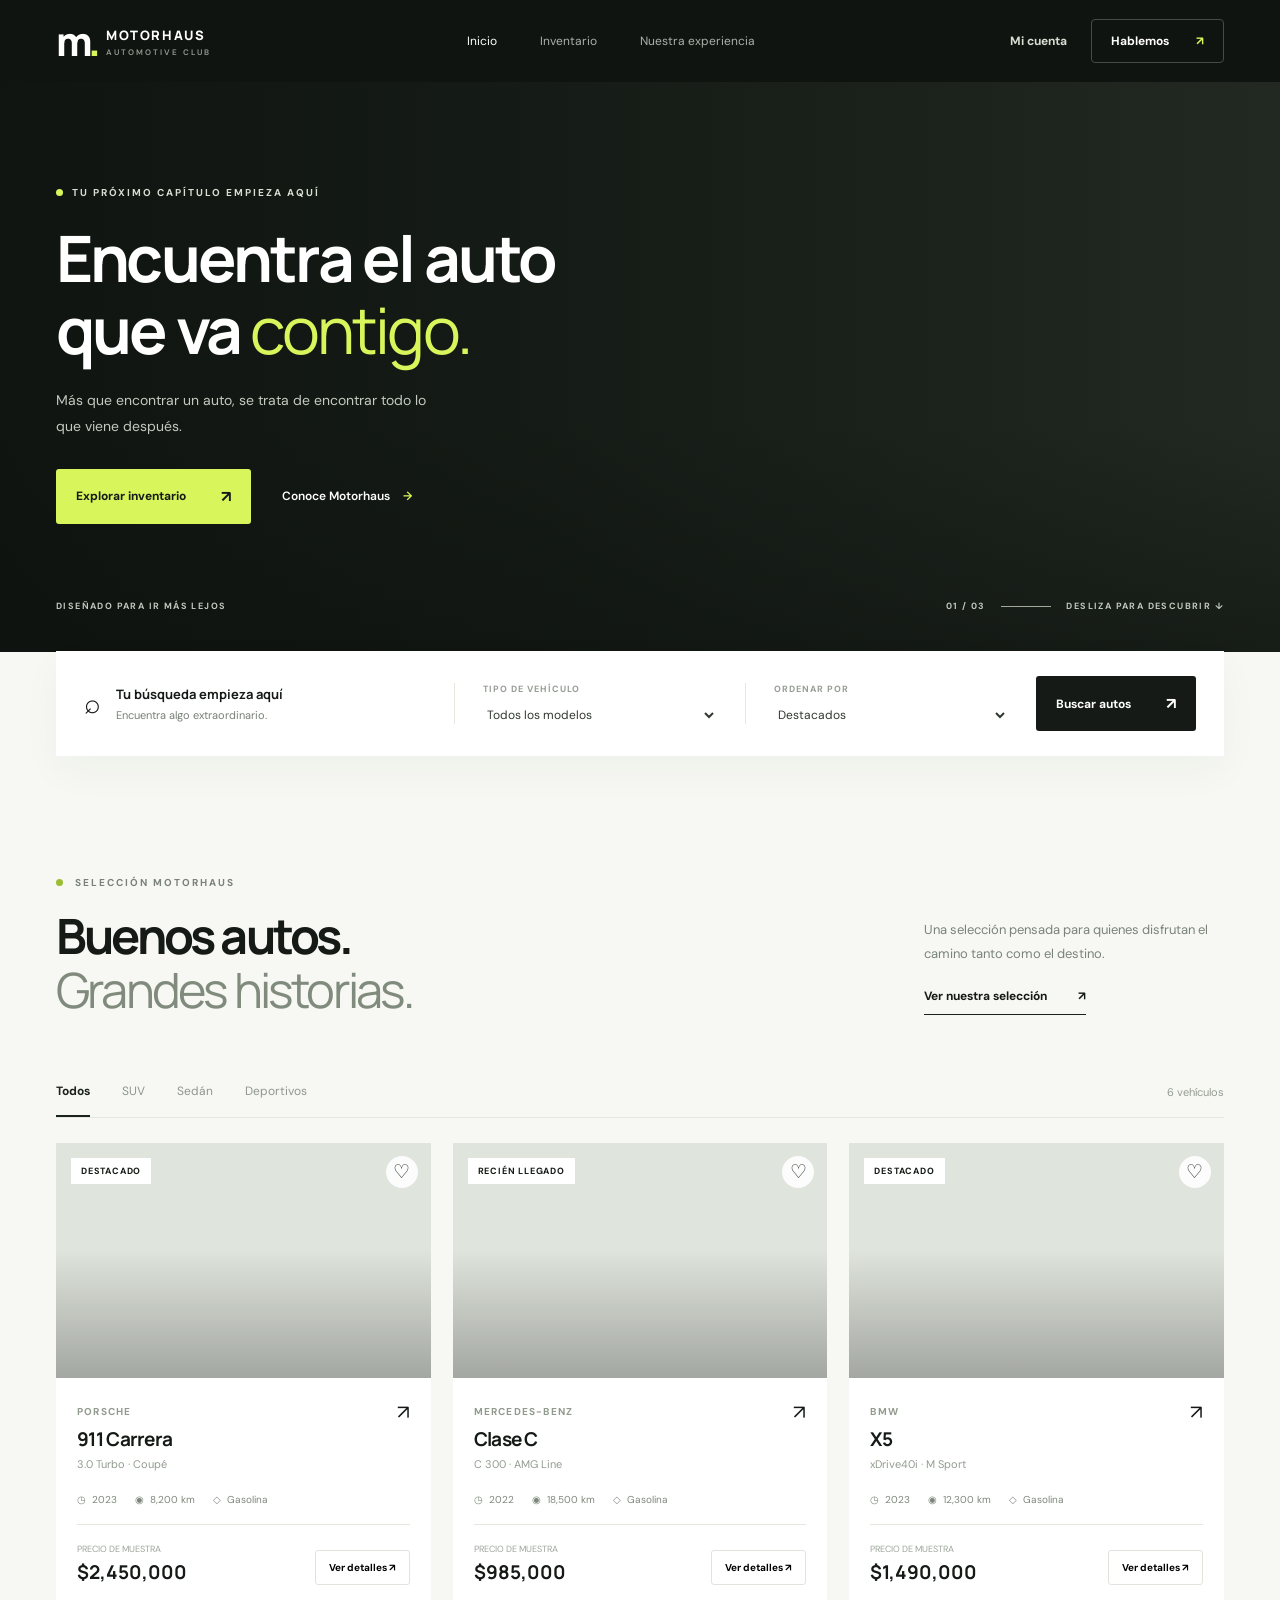
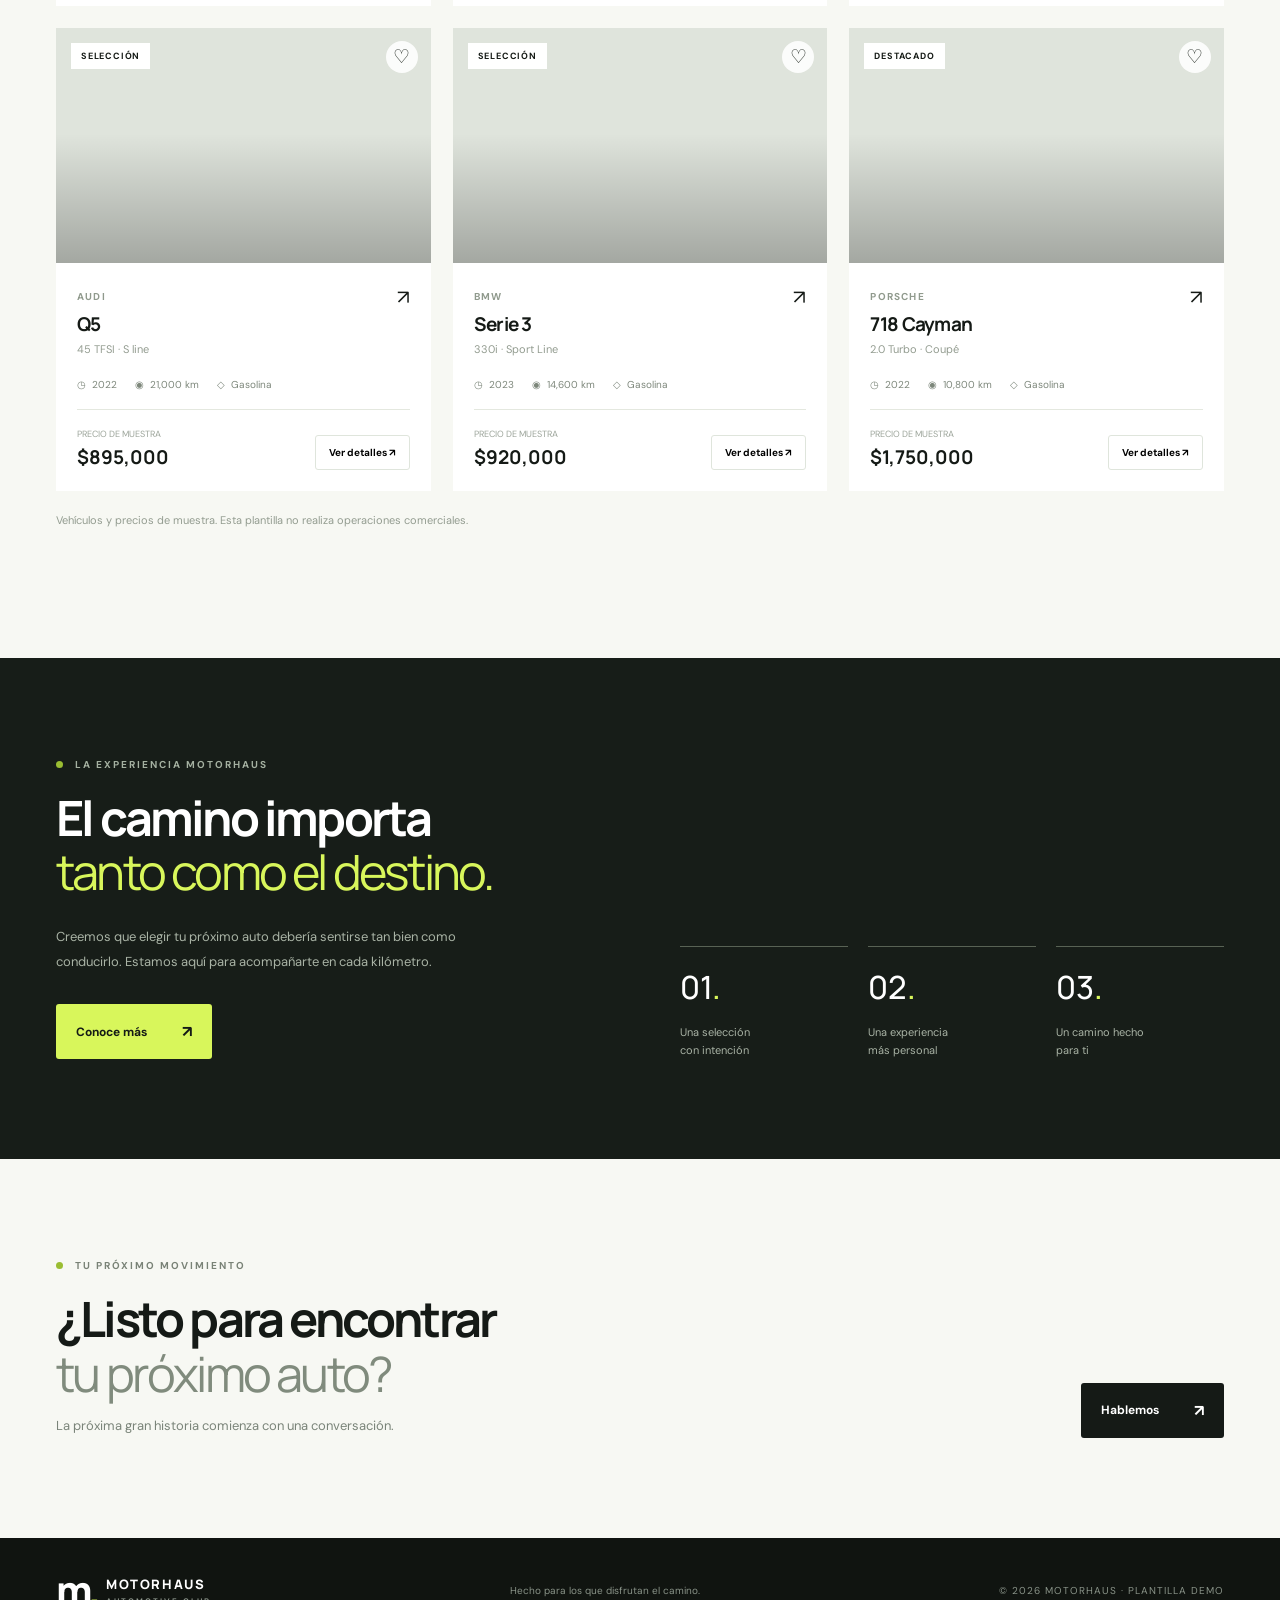
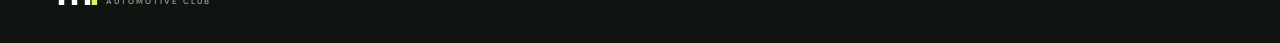
==== web/index.html @ bf604056 "Demo: Interfaces web y Escritorio" ====
<!DOCTYPE html>
<html lang="es">
<head>
  <meta charset="UTF-8">
  <meta name="viewport" content="width=device-width, initial-scale=1.0">
  <meta name="theme-color" content="#101410">
  <meta name="description" content="Encuentra tu próximo auto en Motorhaus.">
  <title>Motorhaus — Autos que inspiran</title>
  <link rel="preconnect" href="https://fonts.googleapis.com">
  <link rel="preconnect" href="https://fonts.gstatic.com" crossorigin>
  <link href="https://fonts.googleapis.com/css2?family=DM+Sans:wght@400;500;600;700&family=Manrope:wght@400;500;600;700;800&display=swap" rel="stylesheet">
  <link rel="stylesheet" href="css/styles.css">
  <link rel="stylesheet" href="css/cuenta.css">
  <script src="js/app.js" defer></script>
</head>
<body>
  <header class="header">
    <div class="container nav">
      <a class="brand" href="#inicio" aria-label="Motorhaus, inicio"><span class="brand-mark">m<span>.</span></span><span>MOTORHAUS<small>AUTOMOTIVE CLUB</small></span></a>
      <nav class="nav-links" aria-label="Navegación principal">
        <a class="active" href="#inicio">Inicio</a>
        <a href="#inventario">Inventario</a>
        <a href="#experiencia">Nuestra experiencia</a>
      </nav>
      <div class="nav-actions"><a class="nav-account" href="cuenta.html">Mi cuenta</a><a class="nav-cta" href="#contacto">Hablemos <span>↗</span></a></div>
    </div>
  </header>

  <main>
    <section class="hero" id="inicio">
      <div class="hero-image"></div>
      <div class="container hero-content">
        <div class="eyebrow"><span class="dot"></span> TU PRÓXIMO CAPÍTULO EMPIEZA AQUÍ</div>
        <h1>Encuentra el auto<br>que va <em>contigo.</em></h1>
        <p>Más que encontrar un auto, se trata de encontrar todo lo que viene después.</p>
        <div class="hero-actions"><a class="button button-lime" href="#inventario">Explorar inventario <span>↗</span></a><a class="text-link" href="#experiencia">Conoce Motorhaus <span>→</span></a></div>
      </div>
      <div class="container hero-bottom"><span>DISEÑADO PARA IR MÁS LEJOS</span><span>01 / 03 <i></i> DESLIZA PARA DESCUBRIR ↓</span></div>
    </section>

    <section class="search-wrap container" aria-label="Buscar vehículos">
      <div class="search-intro"><span class="search-icon">⌕</span><div><strong>Tu búsqueda empieza aquí</strong><small>Encuentra algo extraordinario.</small></div></div>
      <div class="search-field"><label for="tipo">TIPO DE VEHÍCULO</label><select id="tipo"><option value="todos">Todos los modelos</option><option value="SUV">SUV</option><option value="Sedán">Sedán</option><option value="Deportivo">Deportivo</option></select></div>
      <div class="search-field"><label for="orden">ORDENAR POR</label><select id="orden"><option value="destacados">Destacados</option><option value="menor">Menor precio</option><option value="mayor">Mayor precio</option></select></div>
      <button class="button button-dark" id="buscar">Buscar autos <span>↗</span></button>
    </section>

    <section class="inventory section container" id="inventario">
      <div class="section-top"><div><div class="kicker"><span></span> SELECCIÓN MOTORHAUS</div><h2>Buenos autos.<br><em>Grandes historias.</em></h2></div><div class="section-copy"><p>Una selección pensada para quienes disfrutan el camino tanto como el destino.</p><a class="underline-link" href="#vehiculos">Ver nuestra selección <span>↗</span></a></div></div>
      <div class="inventory-bar"><div class="tabs" aria-label="Filtrar por tipo"><button class="tab active" data-filter="todos">Todos</button><button class="tab" data-filter="SUV">SUV</button><button class="tab" data-filter="Sedán">Sedán</button><button class="tab" data-filter="Deportivo">Deportivos</button></div><span class="results" id="resultados" aria-live="polite"></span></div>
      <div class="cars" id="vehiculos"></div>
      <p class="demo-note">Vehículos y precios de muestra. Esta plantilla no realiza operaciones comerciales.</p>
    </section>

    <section class="experience" id="experiencia"><div class="container experience-inner"><div><div class="kicker light"><span></span> LA EXPERIENCIA MOTORHAUS</div><h2>El camino importa<br><em>tanto como el destino.</em></h2><p>Creemos que elegir tu próximo auto debería sentirse tan bien como conducirlo. Estamos aquí para acompañarte en cada kilómetro.</p><a class="button button-lime" href="#contacto">Conoce más <span>↗</span></a></div><div class="experience-stats"><div><strong>01<span>.</span></strong><p>Una selección<br>con intención</p></div><div><strong>02<span>.</span></strong><p>Una experiencia<br>más personal</p></div><div><strong>03<span>.</span></strong><p>Un camino hecho<br>para ti</p></div></div></div></section>
    <section class="contact container" id="contacto"><div><div class="kicker"><span></span> TU PRÓXIMO MOVIMIENTO</div><h2>¿Listo para encontrar<br><em>tu próximo auto?</em></h2><p>La próxima gran historia comienza con una conversación.</p></div><a class="button button-dark" href="mailto:hola@motorhaus.example?subject=Quiero%20conocer%20Motorhaus">Hablemos <span>↗</span></a></section>
  </main>
  <footer><div class="container footer-inner"><a class="brand footer-brand" href="#inicio"><span class="brand-mark">m<span>.</span></span><span>MOTORHAUS<small>AUTOMOTIVE CLUB</small></span></a><p>Hecho para los que disfrutan el camino.</p><span>© 2026 MOTORHAUS · PLANTILLA DEMO</span></div></footer>

  <dialog id="detalle" class="modal"><div class="modal-content"><button class="modal-close" aria-label="Cerrar detalles">×</button><div id="detalle-contenido"></div></div></dialog>
</body>
</html>
---- web/css/styles.css ----
:root{
    --ink:#151a16;
    --muted:#777f77;
    --lime:#d8f65b;
    --paper:#f7f8f3;
    --line:#e4e8df;
    --font:"DM Sans",sans-serif;
    --display:"Manrope",sans-serif}*{box-sizing:border-box}

    html{scroll-behavior:smooth}
    body{
        margin:0;
        color:var(--ink);
        background:var(--paper);
        font-family:var(--font);
        -webkit-font-smoothing:antialiased;
    }
    button,select{
        font:inherit;
    }
    button,a{
        -webkit-tap-highlight-color:transparent;
    }
    a{
        text-decoration:none;
        color:inherit;
    }
    button{
        cursor:pointer;
    }
    .container{
        width:min(1320px,calc(100% - 112px));
        margin:auto;
    }
    .header{
        height:82px;
        background:#101410;
        color:#fff;
    }
    .nav{
        height:100%;
        display:flex;
        align-items:center;
        justify-content:space-between;
    }
    .brand{
        display:inline-flex;
        align-items:center;
        gap:10px;
        font:800 13px var(--display);
        letter-spacing:1.6px;
    }
    .brand small{
        display:block;
        color:#919a90;
        font:600 8px var(--font); 
        letter-spacing:2px;
        margin-top:3px;
    }
    .brand-mark{
        font:800 40px/1 var(--display);
        letter-spacing:-5px;
    }
    .brand-mark span{
        color:var(--lime);
    }
    .nav-links{
        display:flex;
        gap:43px;
        align-items:center;
        font-size:12px;
        color:#aab1a9;
    }
    .nav-links a:hover,
    .nav-links .active{
        color:#fff;
    }
    .nav-cta{
        font-size:12px;
        font-weight:700;
        border:1px solid #444d43;
        border-radius:4px;
        padding:13px 19px;
    }
    .nav-cta span{
        color:var(--lime);
        margin-left:24px;
    }
    .hero{
        height:570px;
        position:relative;
        background:#242c24;
        color:white;
        overflow:hidden;
    }
    .hero-image{
        position:absolute;
        inset:0;
        background:linear-gradient(90deg,rgba(13,18,14,.91) 0%,rgba(13,18,14,.66) 43%,rgba(13,18,14,.1) 100%),linear-gradient(0deg,rgba(13,18,14,.55),transparent 40%),url("https://images.unsplash.com/photo-1503376780353-7e6692767b70?auto=format&fit=crop&w=2200&q=85") center 58%/cover;
    }
    .hero-content{
        position:relative;
        padding-top:104px;
    }
    .eyebrow,.kicker{
        font-size:10px;
        font-weight:700;
        letter-spacing:2px;
    }
    .eyebrow{
        display:flex;
        align-items:center;
        gap:9px;
        color:#d7dfd2;
    }
    .dot,.kicker span{
        display:inline-block;
        width:7px;
        height:7px;
        background:var(--lime);
        border-radius:50%;
    }
    .hero h1,.section h2,.experience h2,.contact h2{
        font-family:var(--display);
        letter-spacing:-2.8px;
        font-weight:700;
        line-height:1.12;
    }
    .hero h1{
        font-size:clamp(44px,5vw,71px);
        margin:23px 0
    }
    .hero h1 em,.section h2 em,.experience h2 em,.contact h2 em{
        font-weight:400;
        font-style:normal;
    }
    .hero h1 em,.experience h2 em{
        color:var(--lime);
    }
    .hero-content>p{
        font-size:14px;
        color:#c3cbc0;
        line-height:1.8;
        max-width:380px;
    }
    .hero-actions{
        display:flex;
        align-items:center;
        gap:31px;
        margin-top:30px;
    }
    .button{
        border:0;
        border-radius:3px;
        display:inline-flex;
        align-items:center;
        justify-content:space-between;
        gap:35px;
        padding:17px 20px;
        font-size:12px;
        font-weight:700;
        min-height:51px;
    }
    .button-lime{
        background:var(--lime);
        color:var(--ink);
    }
    .button-lime:hover{
        background:#e5ff83;
    }
    .button-dark{
        background:var(--ink);
        color:#fff;
    }
    .button-dark:hover{
        background:#303a30;
    }
    .button span{
        font-size:16px;
    }
    .text-link{
        font-size:12px;
        font-weight:600;
    }
    .text-link span{
        margin-left:10px;
        color:var(--lime);
    }
    .hero-bottom{
        position:absolute;
        bottom:40px;
        left:0;
        right:0;
        display:flex;
        justify-content:space-between;
        color:#c0c8bd;
        font-size:9px;
        letter-spacing:1.4px;
        font-weight:700;
    }
    .hero-bottom i{
        display:inline-block;
        vertical-align:middle;
        width:50px;
        height:1px;
        background:#a0a99c;
        margin:0 12px;
    }
    .search-wrap{
        position:relative;
        margin-top:-1px;
        display:grid;
        grid-template-columns:1.3fr 1fr 1fr auto;
        align-items:center;
        background:white;
        box-shadow:0 15px 40px #1c27100a;
        padding:25px 28px;
        gap:28px;
    }
    .search-intro{
        display:flex;
        align-items:center;
        gap:15px;
    }
    .search-icon{
        font-size:28px;
    }
    .search-intro strong,.search-intro small{
        display:block;
    }
    .search-intro strong{
        font:700 13px var(--display);
    }
    .search-intro small{
        font-size:11px;
        color:var(--muted);
        margin-top:5px;
    }
    .search-field{
        border-left:1px solid var(--line);
        padding-left:28px;
    }
    .search-field label{
        display:block;
        color:#969d94;
        font-size:9px;
        letter-spacing:1px;
        font-weight:700;
        margin-bottom:8px;
    }
    .search-field select{
        border:0;
        background:white;
        width:100%;
        color:#303830;
        font-size:12px;
        outline-offset:3px;
    }
    .section{
        padding-top:120px;
        padding-bottom:120px;
    }
    .section-top{
        display:flex;
        justify-content:space-between;
        align-items:end;
        gap:40px;
    }
    .kicker{
        color:#798276;
    }
    .kicker span{
        background:#9abd32;
        margin-right:8px;
    }
    .section h2,.contact h2,.experience h2{
        font-size:clamp(36px,3.8vw,52px);
        margin:20px 0 0;
    }
    .section h2 em,.contact h2 em{
        color:#808b7d;
    }
    .section-copy{
        max-width:300px;
        padding-bottom:3px;
    }
    .section-copy p,.contact p{
        font-size:13px;
        line-height:1.8;
        color:#7a8479;
    }
    .underline-link{
        display:inline-block;
        font-size:12px;
        font-weight:700;
        border-bottom:1px solid #1b221b;
        padding:10px 0;
    }
    .underline-link span{
        margin-left:28px;
    }
    .inventory-bar{
        display:flex;
        justify-content:space-between;
        align-items:center;
        border-bottom:1px solid var(--line);
        margin:65px 0 25px;
    }
    .tabs{
        display:flex;
        gap:32px;
    }
    .tab{
        border:0;
        border-bottom:2px solid transparent;
        background:none;
        padding:0 0 16px;
        color:#8e978c;
        font-size:12px;
    }
    .tab.active{
        border-color:#1b221b;
        color:#1b221b;
        font-weight:700;
    }
    .results{
        font-size:11px;
        color:#939c90;
        padding-bottom:15px;
    }
    .cars{
        display:grid;
        grid-template-columns:repeat(3,1fr);
        gap:22px;
    }
    .car-card{
        background:#fff;
        min-width:0;
    }
    .car-image{
        height:235px;
        position:relative;
        background:#dfe4dc center/cover;
    }
    .car-image:after{
        content:"";
        position:absolute;
        inset:0;
        background:linear-gradient(0deg,#0004,transparent 55%);
        pointer-events:none;
    }
    .car-tag{
        position:absolute;
        z-index:1;
        top:15px;
        left:15px;
        background:#fff;
        padding:7px 10px;
        font-size:9px;
        letter-spacing:.8px;
        font-weight:700;
    }
    .favorite{
        position:absolute;
        z-index:1;
        top:13px;
        right:13px;
        border:0;
        border-radius:50%;
        width:32px;
        height:32px;
        background:#ffffffdf;
        font-size:19px;
        color:#293029;
    }
    .favorite.selected{
        color:#567900;
    }
    .car-body{
        padding:21px;
    }
    .car-top{
        display:flex;
        justify-content:space-between;
        gap:10px;
    }
    .car-brand{
        font-size:10px;
        color:#909a8d;
        letter-spacing:1.2px;
        font-weight:700;
        text-transform:uppercase;
    }
    .car-body h3{
        font:700 19px var(--display);
        letter-spacing:-.7px;
        margin:6px 0 5px;
    }
    .car-subtitle{
        color:#939c90;
        font-size:11px;
        margin:0;
    }
    .car-arrow{
        font-size:20px;
    }
    .car-specs{
        display:flex;
        gap:18px;
        border-bottom:1px solid var(--line);
        padding:22px 0 18px;
        font-size:10px;
        color:#7d877b;
    }
    .car-bottom{
        display:flex;
        justify-content:space-between;
        align-items:end;
        padding-top:18px;
    }
    .car-bottom small{
        display:block;
        font-size:9px;
        color:#9da59b;
        margin-bottom:4px;
    }
    .car-bottom strong{
        font:700 19px var(--display);
    }
    .details-button{
        border:1px solid #dfe5dc;
        background:white;
        border-radius:3px;
        padding:10px 13px;
        font-size:10px;
        font-weight:700;
    }
    .details-button:hover{
        border-color:#202a20;
    }
    .demo-note{
        font-size:11px;
        color:#939c90;
        margin-top:22px;
    }
    .experience{
        background:#171d18;
        color:white;
    }
    .experience-inner{
        padding-top:100px;
        padding-bottom:100px;
        display:grid;
        grid-template-columns:1fr 1fr;
        gap:80px;
        align-items:end;
    }
    .kicker.light{
        color:#a5b1a1;
    }
    .experience p{
        max-width:410px;
        font-size:13px;
        color:#a9b3a5;
        line-height:1.9;
        margin:25px 0 30px;
    }
    .experience-stats{
        display:grid;
        grid-template-columns:repeat(3,1fr);
        gap:20px;
    }
    .experience-stats>div{
        border-top:1px solid #586254;
        padding-top:18px;
    }
    .experience-stats strong{
        font:500 32px var(--display);
    }
    .experience-stats strong span{
        color:var(--lime);
    }
    .experience-stats p{
        font-size:11px;
        line-height:1.6;
        margin:15px 0 0;
    }
    .contact{
        padding-top:100px;
        padding-bottom:100px;
        display:flex;
        justify-content:space-between;
        align-items:end;
        gap:30px;
    }
    .contact p{
        margin-bottom:0;
    }
    footer{
        background:#101410;
        color:#fff;
    }
    .footer-inner{
        min-height:105px;
        display:flex;
        align-items:center;
        justify-content:space-between;
        gap:25px;
    }
    .footer-inner p,
    .footer-inner>span{
        font-size:10px;
        color:#899388;
    }
    .footer-inner>span{
        letter-spacing:1px;
    }
    .modal{
        border:0;
        padding:0;
        max-width:480px;
        width:calc(100% - 40px);
        background:#fff;
        color:var(--ink);
    }
    .modal::backdrop{
        background:#101410aa;
    }
    .modal-content{
        position:relative;
        padding:32px;
    }
    .modal-close{
        position:absolute;
        right:20px;
        top:15px;
        border:0;
        background:none;
        font-size:28px;
    }
    .modal h2{
        font:700 27px var(--display);
        margin-bottom:8px;
    }
    .modal p{
        color:#737e72;
        font-size:13px;
        line-height:1.7;
    }
    .modal strong{
        font:700 24px var(--display);
    }
    .modal .button{
        margin-top:20px;
    }
    .empty{
        grid-column:1/-1;
        padding:40px;
        text-align:center;
        color:#7a8479;
        background:white;
    }


@media(max-width:900px){
.container{
    width:calc(100% - 48px);
}
.nav-links{
    gap:20px;
}
.search-wrap{
    grid-template-columns:1fr 1fr;
    gap:20px;
}
.search-field{
    border-left:0;
    padding-left:0;
}
.cars{
    grid-template-columns:repeat(2,1fr);
}
.experience-inner{
    grid-template-columns:1fr;
    gap:45px;
}
.hero{
    height:540px;
}
}

@media(max-width:600px){
    .container{
        width:calc(100% - 36px);
    }
    .header{
        height:72px;
    }
    .nav-links{
        display:none;
    }
    .nav-cta{
        padding:10px 12px;
    }
    .nav-cta span{
        margin-left:8px;
    }
    .hero{
        height:560px;
    }
    .hero-image{
        background-position:62% center;
    }
    .hero-content{
        padding-top:95px;
    }
    .hero h1{
        font-size:43px;
        letter-spacing:-2px;
    }
    .hero-bottom span:first-child{
        display:none;
    }
    .hero-bottom{
        justify-content:flex-end;
    }
    .search-wrap{
        padding:22px;
        grid-template-columns:1fr 1fr;
    }
    .search-intro{
        grid-column:1/-1;
    }
    .search-wrap .button{
        grid-column:1/-1;
    }
    .section{
        padding-top:80px;
        padding-bottom:80px;
    }
    .section-top{
        display:block;
    }
    .section-copy{
        margin-top:20px;
    }
    .inventory-bar{
        margin-top:40px;
        align-items:start;
        gap:10px;
    }
    .tabs{
        gap:16px;
        flex-wrap:wrap;
    }
    .results{
        text-align:right;
    }
    .cars{
        grid-template-columns:1fr;
    }
    .car-image{
        height:230px;
    }
    .experience-inner{
        padding-top:75px;
        padding-bottom:75px;
    }
    .experience-stats{
        gap:12px;
    }
    .contact{
        padding-top:75px;
        padding-bottom:75px;
        align-items:start;
        flex-direction:column;
    }
    .footer-inner{
        padding:30px 0;
        align-items:start;
        flex-direction:column;
        gap:10px;
    }
    .footer-inner p{
        margin:0;
    }
}
---- web/css/cuenta.css ----
.account-page { min-height: 100vh; }
.nav-actions { display: flex; align-items: center; gap: 24px; }
.nav-account { color: #d7dfd2; font-size: 12px; font-weight: 700; }
.nav-account:hover { color: var(--lime); }
.account-main { min-height: calc(100vh - 82px); display: grid; grid-template-columns: 1fr 1fr; }
.account-aside { display: flex; align-items: end; color: white; background: linear-gradient(0deg, #101810ed, #10181045), url("https://images.unsplash.com/photo-1503376780353-7e6692767b70?auto=format&fit=crop&w=1400&q=85") center/cover, #242c24; }
.account-aside-content { padding: 70px clamp(35px, 7vw, 110px); }
.account-aside h1 { font: 700 clamp(38px, 4vw, 60px)/1.12 var(--display); letter-spacing: -2px; margin: 22px 0; }
.account-aside h1 em { color: var(--lime); font-style: normal; font-weight: 400; }
.account-aside p { color: #c3cbc0; font-size: 14px; line-height: 1.8; max-width: 370px; }
.account-aside-footer { margin-top: 85px; color: #aab4a6; font-size: 10px; font-weight: 700; letter-spacing: 1.5px; }
.account-content { display: flex; align-items: center; justify-content: center; padding: 60px 30px; }
.account-card { width: min(100%, 410px); }
.account-tabs { display: flex; gap: 32px; border-bottom: 1px solid var(--line); margin: 25px 0; }
.account-tab { background: none; border: 0; border-bottom: 2px solid transparent; padding: 0 0 14px; font-size: 12px; color: var(--muted); }
.account-tab.active { color: var(--ink); border-color: var(--ink); font-weight: 700; }
.account-notice { padding: 14px; background: #eaf0df; color: #4a5942; font-size: 11px; line-height: 1.6; }
.account-view h2 { font: 700 30px var(--display); letter-spacing: -1px; margin: 30px 0 5px; }
.account-view > p { color: var(--muted); font-size: 13px; line-height: 1.6; margin-bottom: 25px; }
.account-view form { display: flex; flex-direction: column; }
.account-view label { font-size: 11px; font-weight: 700; margin: 0 0 8px; }
.account-view input { font: inherit; font-size: 13px; background: white; border: 1px solid #dfe5dc; border-radius: 3px; padding: 14px; margin-bottom: 18px; width: 100%; }
.account-view input:focus-visible { outline: 2px solid #759837; outline-offset: 2px; }
.account-link { align-self: flex-end; background: none; border: 0; font-size: 11px; font-weight: 700; padding: 0; }
.account-submit { width: 100%; margin-top: 22px; }
.account-submit:disabled { background: #dce2d8; color: #596457; cursor: not-allowed; }
.back-link { align-self: flex-start; margin-top: 22px; }
.account-return { display: inline-block; font-size: 11px; font-weight: 700; margin-top: 35px; }
@media (max-width: 800px) {
  .account-main { grid-template-columns: 1fr; }
  .account-aside { min-height: 280px; }
  .account-aside-content { padding: 45px 24px; }
  .account-aside-footer { margin-top: 25px; }
  .account-content { padding: 45px 24px 70px; }
}
@media (max-width: 600px) {
  .nav-actions { gap: 12px; }
  .nav-account { font-size: 11px; }
}
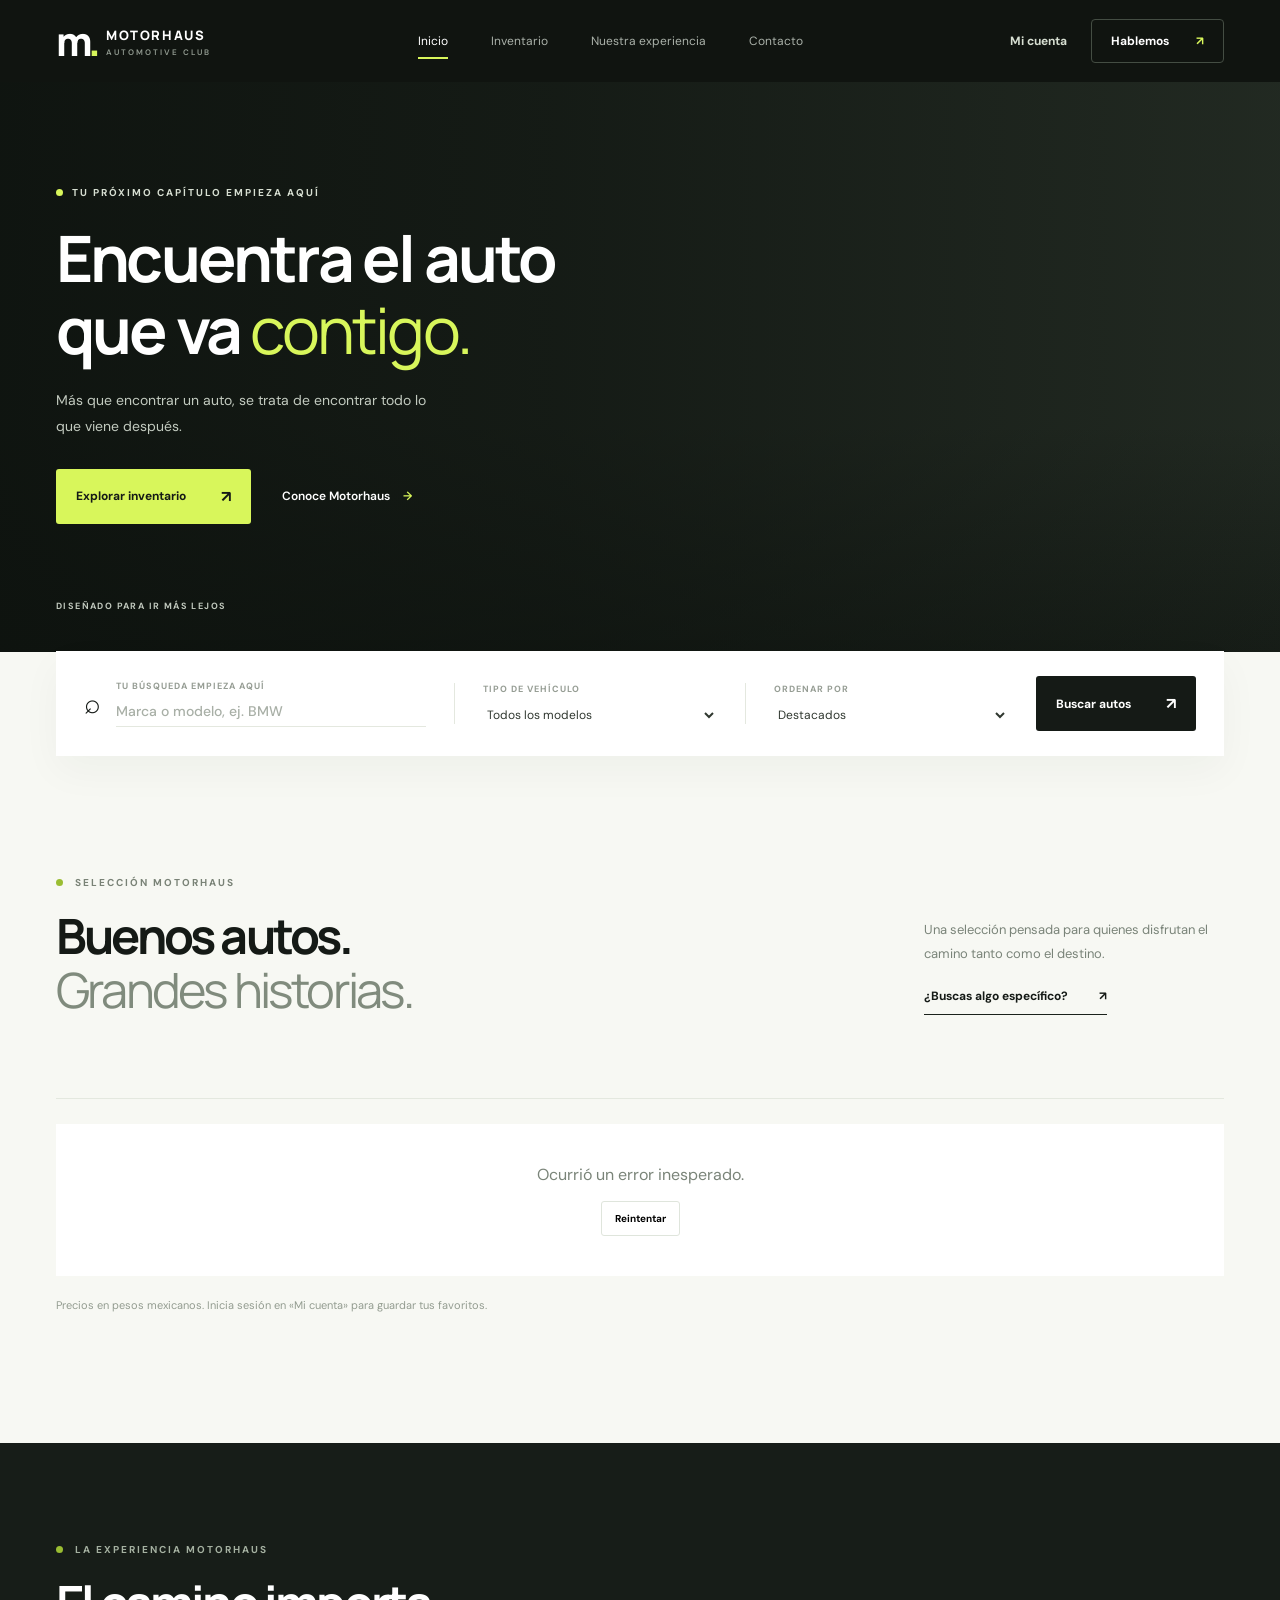
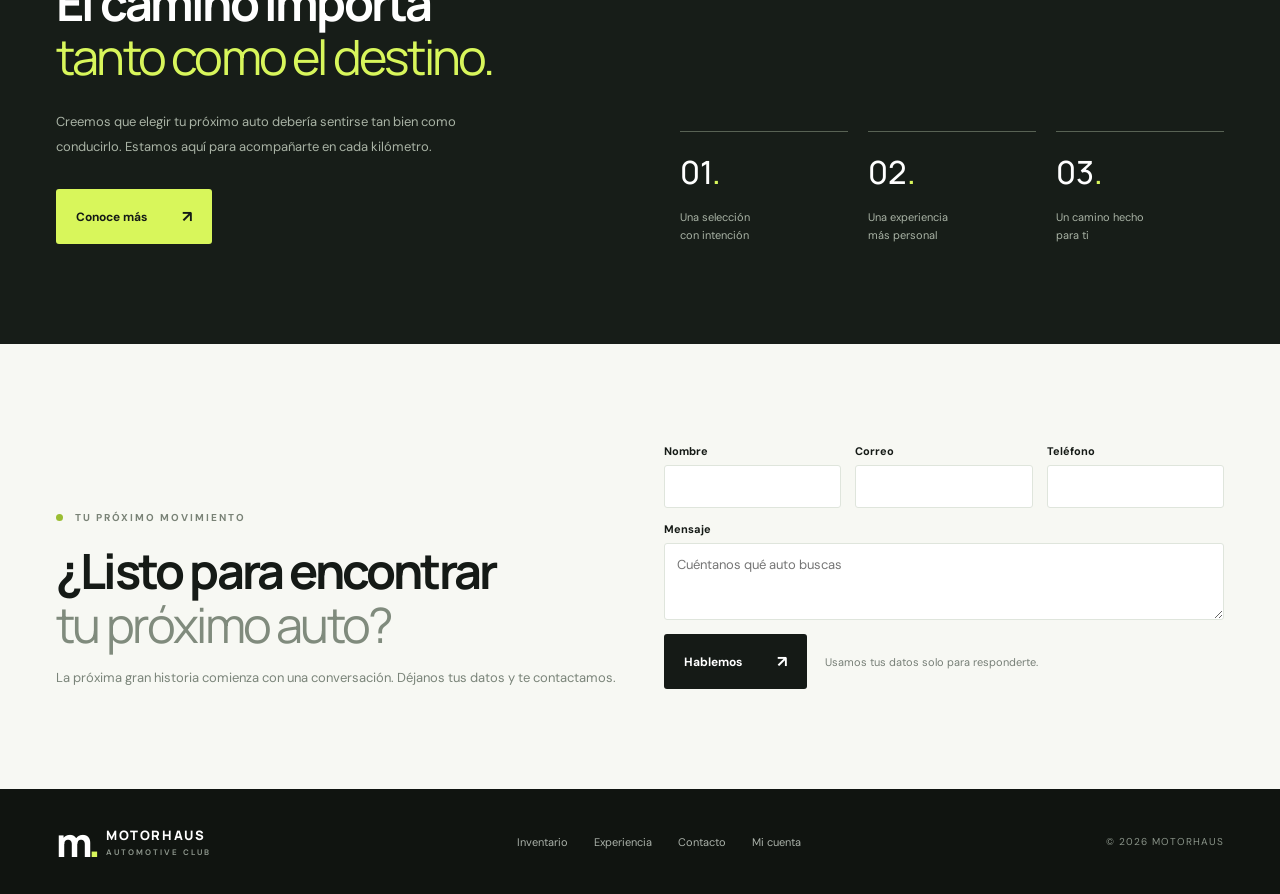
==== commit 543969cd: "Tienda web y panel de escritorio conectados a la base MOTORHAUS La tienda web y la app de escritorio" ====
--- a/web/index.html
+++ b/web/index.html
@@ -6,14 +6,17 @@
   <meta name="theme-color" content="#101410">
   <meta name="description" content="Encuentra tu próximo auto en Motorhaus.">
   <title>Motorhaus — Autos que inspiran</title>
+  <link rel="icon" href="img/favicon.svg" type="image/svg+xml">
   <link rel="preconnect" href="https://fonts.googleapis.com">
   <link rel="preconnect" href="https://fonts.gstatic.com" crossorigin>
   <link href="https://fonts.googleapis.com/css2?family=DM+Sans:wght@400;500;600;700&family=Manrope:wght@400;500;600;700;800&display=swap" rel="stylesheet">
   <link rel="stylesheet" href="css/styles.css">
   <link rel="stylesheet" href="css/cuenta.css">
+  <script src="js/api.js" defer></script>
   <script src="js/app.js" defer></script>
 </head>
 <body>
+  <a class="skip-link" href="#inventario">Saltar al inventario</a>
   <header class="header">
     <div class="container nav">
       <a class="brand" href="#inicio" aria-label="Motorhaus, inicio"><span class="brand-mark">m<span>.</span></span><span>MOTORHAUS<small>AUTOMOTIVE CLUB</small></span></a>
@@ -21,6 +24,7 @@
         <a class="active" href="#inicio">Inicio</a>
         <a href="#inventario">Inventario</a>
         <a href="#experiencia">Nuestra experiencia</a>
+        <a href="#contacto">Contacto</a>
       </nav>
       <div class="nav-actions"><a class="nav-account" href="cuenta.html">Mi cuenta</a><a class="nav-cta" href="#contacto">Hablemos <span>↗</span></a></div>
     </div>
@@ -35,28 +39,54 @@
         <p>Más que encontrar un auto, se trata de encontrar todo lo que viene después.</p>
         <div class="hero-actions"><a class="button button-lime" href="#inventario">Explorar inventario <span>↗</span></a><a class="text-link" href="#experiencia">Conoce Motorhaus <span>→</span></a></div>
       </div>
-      <div class="container hero-bottom"><span>DISEÑADO PARA IR MÁS LEJOS</span><span>01 / 03 <i></i> DESLIZA PARA DESCUBRIR ↓</span></div>
+      <div class="container hero-bottom"><span>DISEÑADO PARA IR MÁS LEJOS</span><span id="hero-stats" aria-live="polite"></span></div>
     </section>
 
-    <section class="search-wrap container" aria-label="Buscar vehículos">
-      <div class="search-intro"><span class="search-icon">⌕</span><div><strong>Tu búsqueda empieza aquí</strong><small>Encuentra algo extraordinario.</small></div></div>
-      <div class="search-field"><label for="tipo">TIPO DE VEHÍCULO</label><select id="tipo"><option value="todos">Todos los modelos</option><option value="SUV">SUV</option><option value="Sedán">Sedán</option><option value="Deportivo">Deportivo</option></select></div>
-      <div class="search-field"><label for="orden">ORDENAR POR</label><select id="orden"><option value="destacados">Destacados</option><option value="menor">Menor precio</option><option value="mayor">Mayor precio</option></select></div>
-      <button class="button button-dark" id="buscar">Buscar autos <span>↗</span></button>
-    </section>
+    <form class="search-wrap container" id="buscador" role="search" aria-label="Buscar vehículos">
+      <div class="search-intro">
+        <span class="search-icon" aria-hidden="true">⌕</span>
+        <div class="search-text">
+          <label for="busqueda">TU BÚSQUEDA EMPIEZA AQUÍ</label>
+          <input id="busqueda" type="search" placeholder="Marca o modelo, ej. BMW" autocomplete="off">
+        </div>
+      </div>
+      <div class="search-field"><label for="tipo">TIPO DE VEHÍCULO</label><select id="tipo"><option value="todos">Todos los modelos</option></select></div>
+      <div class="search-field"><label for="orden">ORDENAR POR</label><select id="orden"><option value="destacados">Destacados</option><option value="menor">Menor precio</option><option value="mayor">Mayor precio</option><option value="nuevo">Año más reciente</option><option value="km">Menor kilometraje</option></select></div>
+      <button class="button button-dark" type="submit">Buscar autos <span>↗</span></button>
+    </form>
 
     <section class="inventory section container" id="inventario">
-      <div class="section-top"><div><div class="kicker"><span></span> SELECCIÓN MOTORHAUS</div><h2>Buenos autos.<br><em>Grandes historias.</em></h2></div><div class="section-copy"><p>Una selección pensada para quienes disfrutan el camino tanto como el destino.</p><a class="underline-link" href="#vehiculos">Ver nuestra selección <span>↗</span></a></div></div>
-      <div class="inventory-bar"><div class="tabs" aria-label="Filtrar por tipo"><button class="tab active" data-filter="todos">Todos</button><button class="tab" data-filter="SUV">SUV</button><button class="tab" data-filter="Sedán">Sedán</button><button class="tab" data-filter="Deportivo">Deportivos</button></div><span class="results" id="resultados" aria-live="polite"></span></div>
-      <div class="cars" id="vehiculos"></div>
-      <p class="demo-note">Vehículos y precios de muestra. Esta plantilla no realiza operaciones comerciales.</p>
+      <div class="section-top"><div><div class="kicker"><span></span> SELECCIÓN MOTORHAUS</div><h2>Buenos autos.<br><em>Grandes historias.</em></h2></div><div class="section-copy"><p>Una selección pensada para quienes disfrutan el camino tanto como el destino.</p><a class="underline-link" href="#contacto">¿Buscas algo específico? <span>↗</span></a></div></div>
+      <div class="inventory-bar"><div class="tabs" id="tabs" role="toolbar" aria-label="Filtrar por tipo"></div><span class="results" id="resultados" aria-live="polite"></span></div>
+      <div class="cars" id="vehiculos" aria-busy="true"></div>
+      <p class="demo-note" id="nota-inventario">Precios en pesos mexicanos. Inicia sesión en «Mi cuenta» para guardar tus favoritos.</p>
     </section>
 
     <section class="experience" id="experiencia"><div class="container experience-inner"><div><div class="kicker light"><span></span> LA EXPERIENCIA MOTORHAUS</div><h2>El camino importa<br><em>tanto como el destino.</em></h2><p>Creemos que elegir tu próximo auto debería sentirse tan bien como conducirlo. Estamos aquí para acompañarte en cada kilómetro.</p><a class="button button-lime" href="#contacto">Conoce más <span>↗</span></a></div><div class="experience-stats"><div><strong>01<span>.</span></strong><p>Una selección<br>con intención</p></div><div><strong>02<span>.</span></strong><p>Una experiencia<br>más personal</p></div><div><strong>03<span>.</span></strong><p>Un camino hecho<br>para ti</p></div></div></div></section>
-    <section class="contact container" id="contacto"><div><div class="kicker"><span></span> TU PRÓXIMO MOVIMIENTO</div><h2>¿Listo para encontrar<br><em>tu próximo auto?</em></h2><p>La próxima gran historia comienza con una conversación.</p></div><a class="button button-dark" href="mailto:hola@motorhaus.example?subject=Quiero%20conocer%20Motorhaus">Hablemos <span>↗</span></a></section>
+
+    <section class="contact container" id="contacto">
+      <div><div class="kicker"><span></span> TU PRÓXIMO MOVIMIENTO</div><h2>¿Listo para encontrar<br><em>tu próximo auto?</em></h2><p>La próxima gran historia comienza con una conversación. Déjanos tus datos y te contactamos.</p></div>
+      <form class="lead-form contact-form" id="form-contacto">
+        <div class="form-grid">
+          <label>Nombre<input name="nombre" required maxlength="100" autocomplete="name"></label>
+          <label>Correo<input name="correo" type="email" required maxlength="150" autocomplete="email"></label>
+          <label>Teléfono<input name="telefono" type="tel" maxlength="20" autocomplete="tel"></label>
+        </div>
+        <label>Mensaje<textarea name="mensaje" rows="3" maxlength="1000" placeholder="Cuéntanos qué auto buscas"></textarea></label>
+        <p class="form-message" aria-live="polite"></p>
+        <div class="form-footer"><button class="button button-dark" type="submit">Hablemos <span>↗</span></button><small>Usamos tus datos solo para responderte.</small></div>
+      </form>
+    </section>
   </main>
-  <footer><div class="container footer-inner"><a class="brand footer-brand" href="#inicio"><span class="brand-mark">m<span>.</span></span><span>MOTORHAUS<small>AUTOMOTIVE CLUB</small></span></a><p>Hecho para los que disfrutan el camino.</p><span>© 2026 MOTORHAUS · PLANTILLA DEMO</span></div></footer>
 
-  <dialog id="detalle" class="modal"><div class="modal-content"><button class="modal-close" aria-label="Cerrar detalles">×</button><div id="detalle-contenido"></div></div></dialog>
+  <footer>
+    <div class="container footer-inner">
+      <a class="brand footer-brand" href="#inicio"><span class="brand-mark">m<span>.</span></span><span>MOTORHAUS<small>AUTOMOTIVE CLUB</small></span></a>
+      <nav class="footer-links" aria-label="Enlaces del pie de página"><a href="#inventario">Inventario</a><a href="#experiencia">Experiencia</a><a href="#contacto">Contacto</a><a href="cuenta.html">Mi cuenta</a></nav>
+      <span>© 2026 MOTORHAUS</span>
+    </div>
+  </footer>
+
+  <dialog id="detalle" class="modal" aria-labelledby="detalle-titulo"><div class="modal-content"><button class="modal-close" aria-label="Cerrar detalles">×</button><div id="detalle-contenido"></div></div></dialog>
 </body>
 </html>
--- a/web/css/styles.css
+++ b/web/css/styles.css
@@ -684,4 +684,144 @@
     .footer-inner p{
         margin:0;
     }
-}+}
+
+
+/* =====================================================================
+   Mejoras: encabezado fijo, buscador, tarjetas, formularios y detalle
+   ===================================================================== */
+
+/* Accesibilidad */
+.skip-link{position:absolute;left:12px;top:-60px;z-index:100;background:var(--lime);color:var(--ink);padding:10px 14px;font-size:12px;font-weight:700;border-radius:3px}
+.skip-link:focus{top:12px}
+a:focus-visible,button:focus-visible,select:focus-visible,input:focus-visible,textarea:focus-visible,.car-card:focus-visible{outline:2px solid #8fb431;outline-offset:3px}
+@media (prefers-reduced-motion:reduce){*{transition:none!important;animation:none!important;scroll-behavior:auto!important}}
+
+/* Encabezado fijo */
+.header{position:sticky;top:0;z-index:40;transition:box-shadow .2s,background .2s}
+.header.scrolled{background:#101410f2;backdrop-filter:blur(10px);box-shadow:0 8px 30px #0005}
+.nav-links a{position:relative;padding:6px 0;transition:color .15s}
+.nav-links a.active:after{content:"";position:absolute;left:0;right:0;bottom:-4px;height:2px;background:var(--lime)}
+.nav-cta{transition:border-color .15s,background .15s}
+.nav-cta:hover{border-color:var(--lime)}
+section[id]{scroll-margin-top:90px}
+.text-link{white-space:nowrap}
+.text-link:hover{color:var(--lime)}
+.button{transition:background .15s,transform .15s}
+.button:active{transform:translateY(1px)}
+
+/* Buscador */
+.search-text{display:flex;flex-direction:column;gap:6px;min-width:0;flex:1}
+.search-text label{color:#969d94;font-size:9px;letter-spacing:1px;font-weight:700}
+.search-text input{border:0;border-bottom:1px solid var(--line);padding:4px 0 6px;font:500 14px var(--font);color:var(--ink);background:transparent;width:100%}
+.search-text input::placeholder{color:#a8afa6}
+.search-intro{min-width:0}
+.search-field select{cursor:pointer}
+
+/* Pestañas */
+.tabs{flex-wrap:wrap;row-gap:10px}
+.tab{transition:color .15s,border-color .15s}
+.tab:hover{color:#1b221b}
+
+/* Tarjetas */
+.car-card{cursor:pointer;border:1px solid transparent;transition:transform .2s,box-shadow .2s,border-color .2s;display:flex;flex-direction:column}
+.car-card:hover{transform:translateY(-4px);box-shadow:0 18px 40px #1c271014;border-color:var(--line)}
+.car-card:hover .car-arrow{color:#7ea21f;transform:translate(2px,-2px)}
+.car-arrow{transition:transform .2s,color .2s}
+.car-body{flex:1;display:flex;flex-direction:column}
+.car-bottom{margin-top:auto}
+.car-card:hover .details-button{border-color:#202a20}
+.favorite{cursor:pointer;transition:transform .15s,background .15s}
+.favorite:hover{transform:scale(1.1);background:#fff}
+.car-tag{color:var(--ink)}
+.car-tag.reserved{background:#f3d58a;color:#4b3a07}
+.details-button{display:inline-block;cursor:pointer}
+.no-image{background:radial-gradient(circle at 70% 20%,#3d4c37,#1a221b 70%)!important;display:flex;flex-direction:column;align-items:center;justify-content:center;gap:10px;color:#d8f65b}
+.no-image .car-silhouette{width:46%;max-width:170px;opacity:.75}
+.no-image-brand{font:800 13px var(--display);letter-spacing:3px;text-transform:uppercase;color:#cfd8c8}
+.car-image.no-image:after{display:none}
+
+/* Carga y vacío */
+.skeleton{pointer-events:none}
+.skeleton .car-image,.skeleton i{background:linear-gradient(90deg,#eceee8 25%,#f6f7f3 50%,#eceee8 75%);background-size:200% 100%;animation:brillo 1.3s infinite}
+.skeleton i{display:block;height:14px;margin:8px 0;border-radius:3px}
+.skeleton i.short{width:45%}
+@keyframes brillo{to{background-position:-200% 0}}
+.empty{display:flex;flex-direction:column;align-items:center;gap:16px}
+.empty p{margin:0}
+
+/* Formularios */
+.lead-form{display:flex;flex-direction:column;gap:14px}
+.lead-form h3{font:700 18px var(--display);margin:6px 0 0;letter-spacing:-.4px}
+.lead-help{margin:-6px 0 2px!important;font-size:12px!important}
+.lead-form label{display:flex;flex-direction:column;gap:7px;font-size:11px;font-weight:700}
+.lead-form input,.lead-form textarea{font:inherit;font-size:13px;font-weight:400;background:#fff;border:1px solid #dfe5dc;border-radius:3px;padding:12px;width:100%;resize:vertical;transition:border-color .15s}
+.lead-form input:hover,.lead-form textarea:hover{border-color:#c4ccbf}
+.lead-form input:user-invalid{border-color:#c46a5b}
+.lead-form .button{align-self:flex-start}
+.lead-form .button:disabled,.account-submit:disabled{opacity:.6;cursor:wait}
+.form-grid{display:grid;grid-template-columns:repeat(3,1fr);gap:14px}
+.form-footer{display:flex;align-items:center;gap:18px;flex-wrap:wrap}
+.form-footer small{color:var(--muted);font-size:11px}
+.contact-form{width:min(100%,560px)}
+.form-message{margin:0;font-size:12px;line-height:1.6}
+.form-message:empty{display:none}
+.form-message[data-tipo=error]{color:#a33a2a;background:#fbebe8;padding:10px 12px}
+.form-message[data-tipo=ok]{color:#4d6d12;background:#eaf0df;padding:10px 12px}
+
+/* Detalle (modal) */
+body:has(dialog[open]){overflow:hidden}
+.modal{max-width:620px;width:calc(100% - 40px);max-height:calc(100vh - 40px);overflow:hidden;box-shadow:0 30px 80px #0006}
+.modal[open]{animation:aparecer .22s ease-out}
+@keyframes aparecer{from{opacity:0;transform:translateY(14px)}}
+.modal-content{max-height:calc(100vh - 40px);overflow-y:auto;padding:0 32px 32px}
+.modal-content{position:static}
+.modal-close{position:absolute;top:15px;right:18px;z-index:3;width:38px;height:38px;border-radius:50%;background:#ffffffe6;line-height:1;box-shadow:0 2px 10px #0002}
+.modal-image{height:260px;margin:0 -32px 26px;background:#dfe4dc center/cover;position:relative}
+.modal-image .car-tag{top:18px;left:18px}
+.modal h2{margin:6px 0 4px}
+.modal-version{margin:0 0 18px!important}
+.modal-price{display:flex;justify-content:space-between;align-items:end;gap:16px;padding:18px 0;border-top:1px solid var(--line);border-bottom:1px solid var(--line)}
+.modal-price small{display:block;font-size:9px;color:#9da59b;letter-spacing:1px;margin-bottom:4px}
+.modal-fav{white-space:nowrap}
+.modal-fav[aria-pressed=true]{background:#eef6d3;border-color:#c5d98c}
+.spec-grid{display:grid;grid-template-columns:repeat(3,1fr);gap:1px;background:var(--line);margin:22px 0;border:1px solid var(--line)}
+.spec-grid div{background:#fff;padding:12px 14px}
+.spec-grid dt{font-size:9px;color:#9da59b;letter-spacing:1px;text-transform:uppercase;font-weight:700}
+.spec-grid dd{margin:5px 0 0;font-size:13px;font-weight:600}
+.modal-description{margin:0 0 6px}
+.modal .lead-form{border-top:1px solid var(--line);padding-top:22px;margin-top:10px}
+.modal .form-grid{grid-template-columns:1fr 1fr}
+.modal .form-grid label:first-child{grid-column:1/-1}
+
+/* Avisos */
+.toast{position:fixed;left:50%;bottom:28px;transform:translate(-50%,30px);opacity:0;pointer-events:none;background:var(--ink);color:#fff;padding:14px 20px;border-radius:4px;font-size:13px;z-index:200;transition:.25s;max-width:calc(100% - 40px);box-shadow:0 10px 30px #0003}
+.toast.visible{opacity:1;transform:translate(-50%,0)}
+.toast[data-tipo=error]{background:#7c2a1f}
+.file-warning{background:#fff4c2;color:#4a3d00;padding:12px 20px;font-size:13px;text-align:center}
+.file-warning a{text-decoration:underline;font-weight:700}
+
+/* Pie de página */
+.footer-links{display:flex;gap:26px;font-size:11px;color:#aab1a9}
+.footer-links a:hover{color:var(--lime)}
+
+@media(max-width:900px){
+  .form-grid{grid-template-columns:1fr 1fr}
+  .nav-links{display:none}
+  .search-intro{grid-column:1/-1}
+}
+@media(max-width:600px){
+  .form-grid,.modal .form-grid{grid-template-columns:1fr}
+  .contact-form{width:100%}
+  .nav-cta{display:none}
+  .nav-account{border:1px solid #444d43;border-radius:4px;padding:10px 14px}
+  .account-page .nav-cta{display:inline-block}
+  .hero-actions{gap:20px;flex-wrap:wrap}
+  .hero-bottom{font-size:8px}
+  .modal{width:100%;max-width:none;max-height:100dvh;height:100dvh;margin:0;border-radius:0}
+  .modal-content{max-height:100dvh;padding:0 20px 28px}
+  .modal-image{height:220px;margin:0 -20px 22px}
+  .spec-grid{grid-template-columns:1fr 1fr}
+  .modal-price{flex-wrap:wrap}
+  .footer-links{flex-wrap:wrap;gap:14px 20px}
+}
--- a/web/css/cuenta.css
+++ b/web/css/cuenta.css
@@ -37,3 +37,25 @@
   .nav-actions { gap: 12px; }
   .nav-account { font-size: 11px; }
 }
+
+/* ---------- Panel del cliente ---------- */
+.account-card .form-message{margin:-6px 0 4px}
+.account-panel{width:min(100%,520px)}
+.panel-title{font:700 32px var(--display);letter-spacing:-1px;margin:22px 0 4px}
+.panel-email{color:var(--muted);font-size:13px;margin:0 0 30px}
+.panel-heading{font:700 15px var(--display);margin:28px 0 12px}
+.panel-list{display:flex;flex-direction:column;gap:8px}
+.panel-item{display:flex;justify-content:space-between;align-items:center;gap:16px;background:#fff;padding:14px 16px;border:1px solid var(--line)}
+.panel-item strong{display:block;font-size:13px}
+.panel-item small{display:block;color:var(--muted);font-size:11px;margin-top:4px}
+.panel-item-side{display:flex;flex-direction:column;align-items:flex-end;gap:6px;font-size:13px;font-weight:700}
+.panel-badge{font-size:10px;font-weight:700;letter-spacing:.5px;padding:6px 9px;background:#f3ecd9;color:#7a5d17;white-space:nowrap}
+.panel-badge.done{background:#eaf0df;color:#4d6d12}
+.panel-empty{color:var(--muted);font-size:12px;margin:0;padding:14px 16px;background:#fff;border:1px dashed var(--line)}
+.panel-password{margin-top:28px}
+.panel-password summary{cursor:pointer;font-size:12px;font-weight:700}
+.panel-password form{display:flex;flex-direction:column;margin-top:18px}
+.panel-password label{font-size:11px;font-weight:700;margin:0 0 8px}
+.panel-password input{font:inherit;font-size:13px;background:#fff;border:1px solid #dfe5dc;border-radius:3px;padding:14px;margin-bottom:18px;width:100%}
+.account-logout{margin-top:30px;width:100%;background:transparent;border:1px solid #cfd6cb;color:var(--ink)}
+.account-logout:hover{border-color:var(--ink)}
